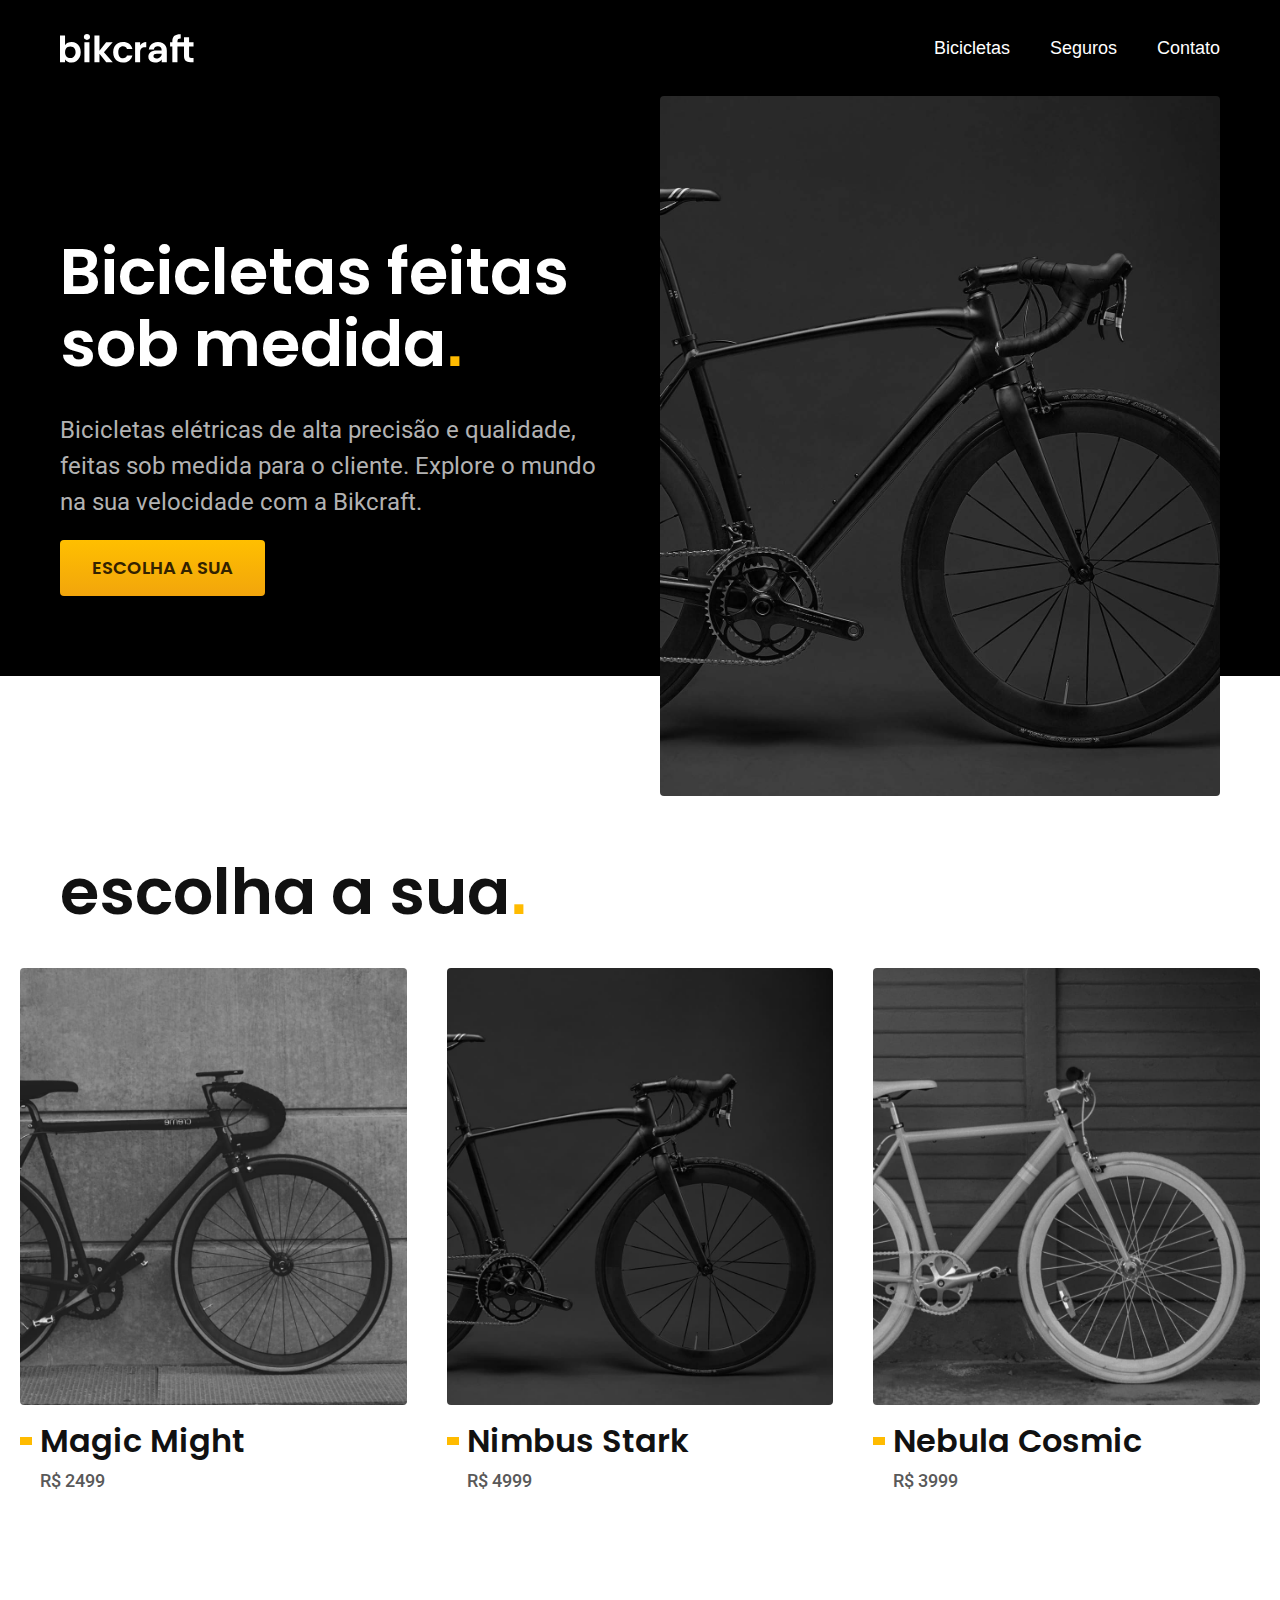
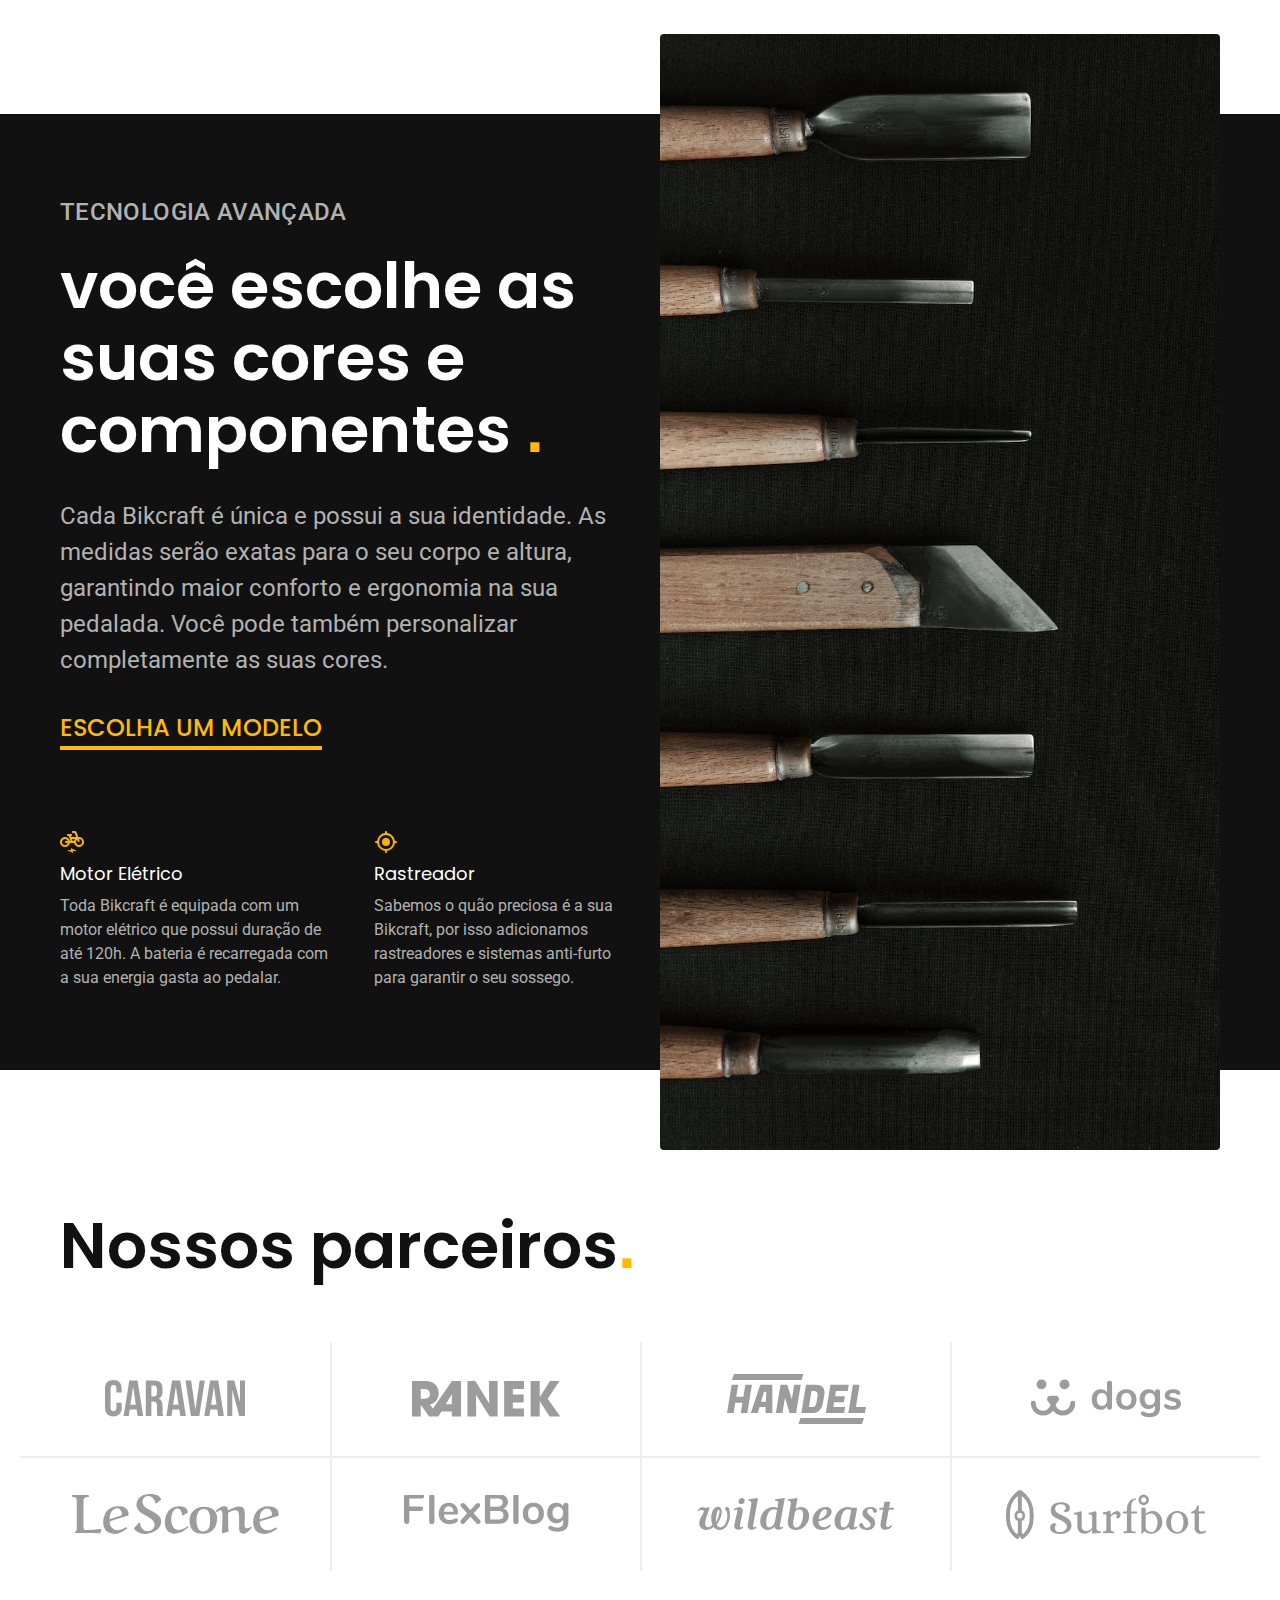
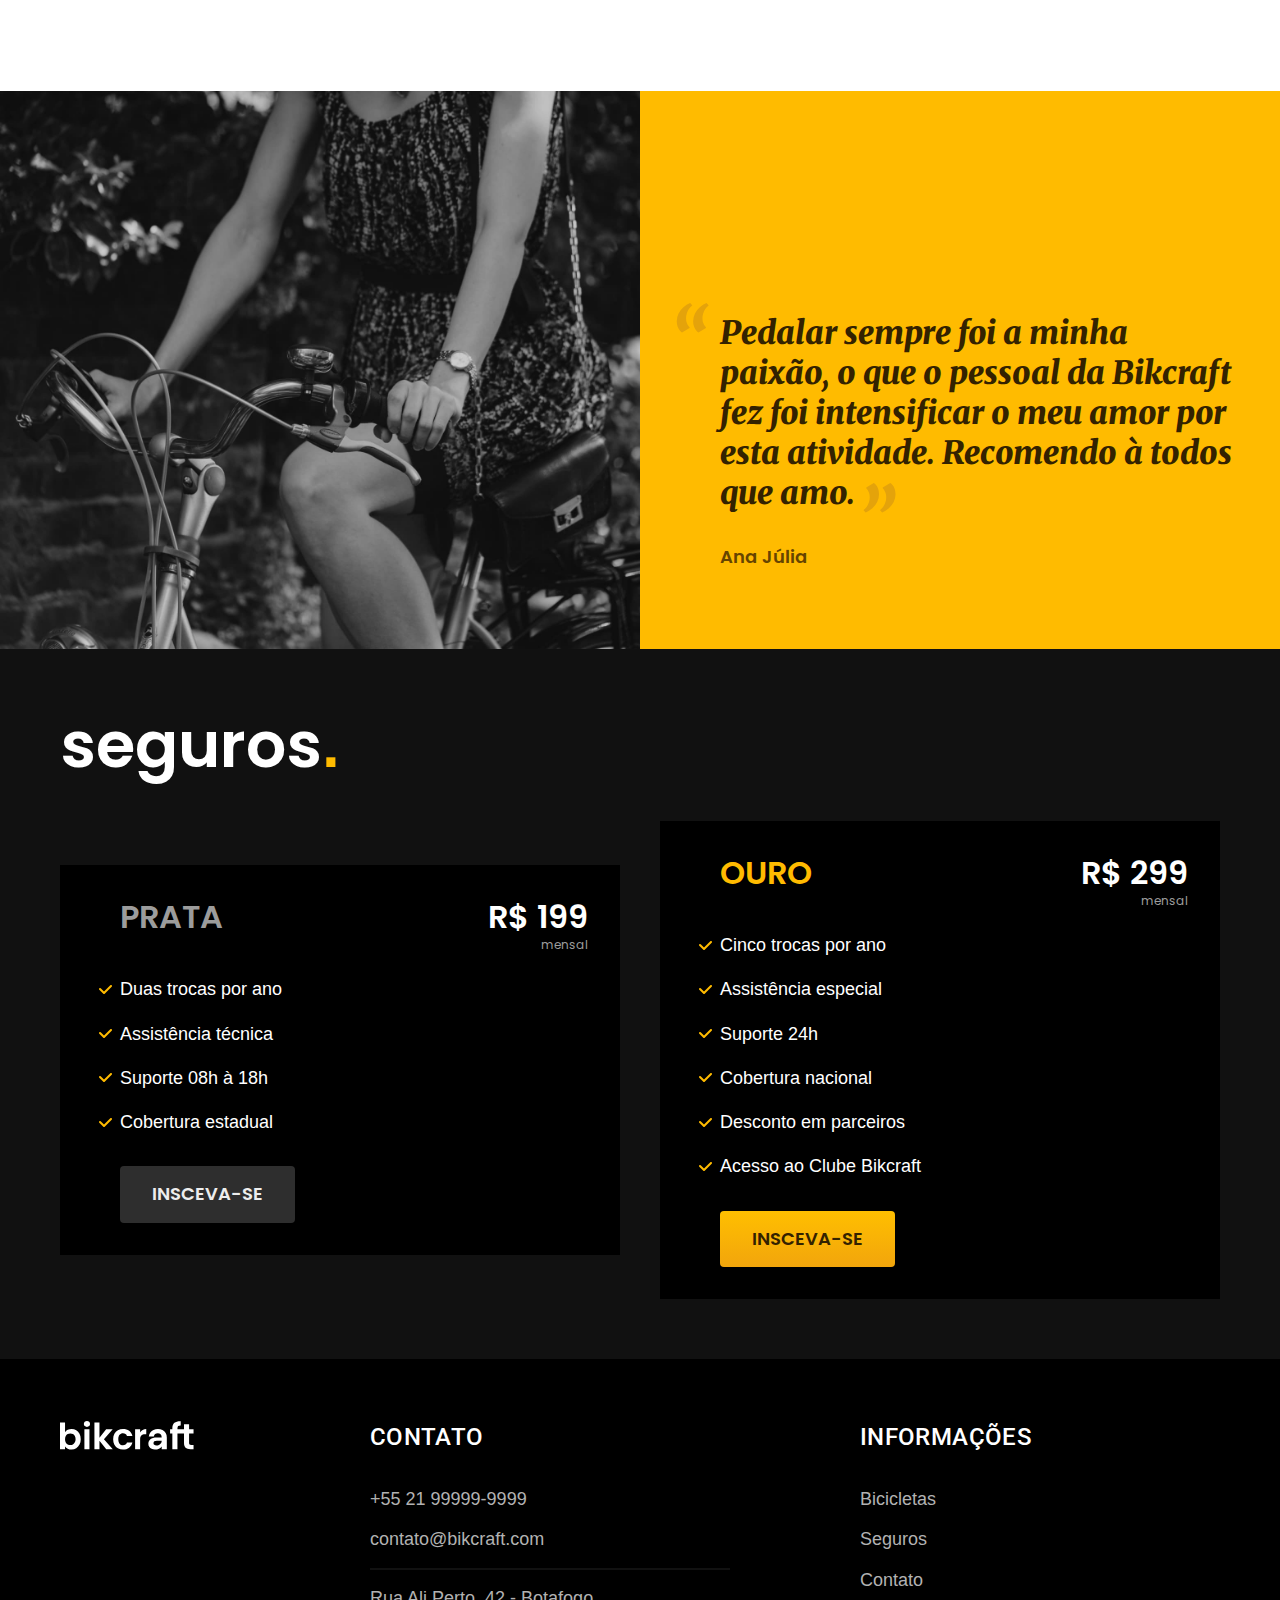
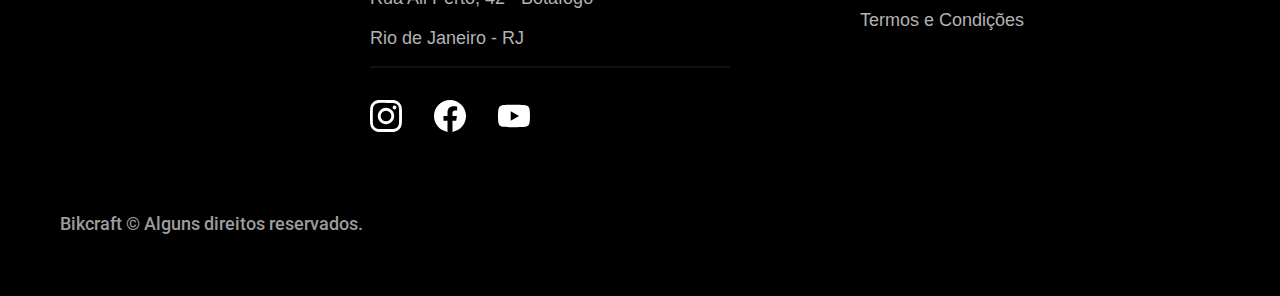
==== index.html @ 340d78d7 "[feat] creating term and conditions page" ====
<!DOCTYPE html>
<html lang="pt-br">
  <head>
    <meta charset="UTF-8" />
    <meta name="viewport" content="width=device-width, initial-scale=1.0" />
    <meta
      name="description"
      content="Bicicletas elétricas de alta precisão e qualidade,  feitas sob medida para o cliente. Explore o mundo na sua velocidade com a Bikcraft."
    />
    <link rel="preconnect" href="https://fonts.googleapis.com" />
    <link rel="preconnect" href="https://fonts.gstatic.com" crossorigin />
    <link
      href="https://fonts.googleapis.com/css2?family=Merriweather:ital,wght@1,900&family=Poppins:wght@400;600&family=Roboto:wght@400;500&display=swap"
      rel="stylesheet"
    />
    <title>Bikcraft - Bicicletas Elétricas</title>
    <link rel="stylesheet" href="/css/style.css" />
  </head>
  <body>
    <header class="header-bg">
      <div class="header container">
        <a href=""><img src="./img/bikcraft.svg" alt="Bikcraft" /></a>
        <nav aria-label="primaria">
          <ul class="header-menu font-1-m cor-0">
            <li><a href="./bicicletas.html">Bicicletas</a></li>
            <li><a href="./seguros.html">Seguros</a></li>
            <li><a href="./contato.html">Contato</a></li>
          </ul>
        </nav>
      </div>
    </header>

    <main class="intro-bg">
      <div class="introducao container">
        <div class="intro-conteudo">
          <h1 class="font-1-xxl cor-0">
            Bicicletas feitas sob medida<span class="cor-p1">.</span>
          </h1>
          <p class="font-2-l cor-5">
            Bicicletas elétricas de alta precisão e qualidade, feitas sob medida
            para o cliente. Explore o mundo na sua velocidade com a Bikcraft.
          </p>
          <a class="botao" href="./bicicletas.html">Escolha a sua</a>
        </div>
        <div>
          <img
            src="./img/fotos/introducao.jpg"
            alt="Bicicleta elétrica preta."
          />
        </div>
      </div>
    </main>

    <article class="bicicletas-lista">
      <h2 class="container font-1-xxl">
        escolha a sua<span class="cor-p1">.</span>
      </h2>
      <ul>
        <li>
          <a href="./bicicletas/magic.html">
            <img src="/img/bicicletas/magic-home.jpg" alt="Bicicleta Preta" />
            <h3 class="font-1-xl">Magic Might</h3>
            <span class="font-2-m cor-8">R$ 2499</span>
          </a>
        </li>
        <li>
          <a href="./bicicletas/nimbus.html">
            <img src="/img/bicicletas/nimbus-home.jpg" alt="Bicicleta Preta" />
            <h3 class="font-1-xl">Nimbus Stark</h3>
            <span class="font-2-m cor-8">R$ 4999</span>
          </a>
        </li>
        <li>
          <a href="./bicicletas/nebula.html">
            <img src="/img/bicicletas/nebula-home.jpg" alt="Bicicleta Preta" />
            <h3 class="font-1-xl">Nebula Cosmic</h3>
            <span class="font-2-m cor-8">R$ 3999</span>
          </a>
        </li>
      </ul>
    </article>

    <article class="tecnologia-bg">
      <div class="tecnologia container">
        <div class="tecnologia-conteudo">
          <span class="font-2-l-b cor-5">Tecnologia Avançada</span>
          <h2 class="font-1-xxl cor-0">
            você escolhe as suas cores e componentes
            <span class="cor-p1">.</span>
          </h2>
          <p class="font-2-l cor-5">
            Cada Bikcraft é única e possui a sua identidade. As medidas serão
            exatas para o seu corpo e altura, garantindo maior conforto e
            ergonomia na sua pedalada. Você pode também personalizar
            completamente as suas cores.
          </p>
          <a class="link" href="./bicicletas.html">Escolha um modelo</a>
          <div class="tecnologia-vantagens">
            <div>
              <img src="./img/icones/eletrica.svg" alt="" />
              <h3 class="font-1-m cor-0">Motor Elétrico</h3>
              <p class="font-2-s cor-5">
                Toda Bikcraft é equipada com um motor elétrico que possui
                duração de até 120h. A bateria é recarregada com a sua energia
                gasta ao pedalar.
              </p>
            </div>
            <div>
              <img src="./img/icones/rastreador.svg" alt="" />
              <h3 class="font-1-m cor-0">Rastreador</h3>
              <p class="font-2-s cor-5">
                Sabemos o quão preciosa é a sua Bikcraft, por isso adicionamos
                rastreadores e sistemas anti-furto para garantir o seu sossego.
              </p>
            </div>
          </div>
        </div>
        <div class="tecnologia-imagem">
          <img src="./img/fotos/tecnologia.jpg" alt="" />
        </div>
      </div>
    </article>

    <section class="parceiros" aria-label="Nossos Parceiros">
      <h2 class="container font-1-xxl">
        Nossos parceiros<span class="cor-p1">.</span>
      </h2>
      <ul>
        <li><img src="./img/parceiros/caravan.svg" alt="caravan" /></li>
        <li><img src="./img/parceiros/ranek.svg" alt="ranek" /></li>
        <li><img src="./img/parceiros/handel.svg" alt="handel" /></li>
        <li><img src="./img/parceiros/dogs.svg" alt="dogs" /></li>
        <li><img src="./img/parceiros/lescone.svg" alt="lescone" /></li>
        <li><img src="./img/parceiros/flexblog.svg" alt="flexblog" /></li>
        <li><img src="./img/parceiros/wildbeast.svg" alt="wildbeast" /></li>
        <li><img src="./img/parceiros/surfbot.svg" alt="surfbot" /></li>
      </ul>
    </section>

    <section class="depoimento" aria-label="Depoimento">
      <div>
        <img
          src="./img/fotos/depoimento.jpg"
          alt="Pessoa pedalando uma bicicleta Bikcraft"
        />
      </div>
      <div class="depoimento-conteudo">
        <blockquote class="font-1-xl cor-p5">
          <p>
            Pedalar sempre foi a minha paixão, o que o pessoal da Bikcraft fez
            foi intensificar o meu amor por esta atividade. Recomendo à todos
            que amo.
          </p>
        </blockquote>
        <span class="font-1-m-b cor-p4">Ana Júlia</span>
      </div>
    </section>

    <article class="seguros-bg">
      <div class="seguros container">
        <h2 class="font-1-xxl cor-0">seguros<span class="cor-p1">.</span></h2>
        <div class="seguros-item">
          <h3 class="font-1-xl cor-6">PRATA</h3>
          <span class="font-1-xl cor-0"
            >R$ 199 <span class="font-1-xs cor-6">mensal</span></span
          >
          <ul class="font-2-m cor-0">
            <li>Duas trocas por ano</li>
            <li>Assistência técnica</li>
            <li>Suporte 08h à 18h</li>
            <li>Cobertura estadual</li>
          </ul>
          <a class="botao secundario" href="./orcamento.html">Insceva-se</a>
        </div>
        <div class="seguros-item">
          <h3 class="font-1-xl cor-p1">OURO</h3>
          <span class="font-1-xl cor-0"
            >R$ 299 <span class="font-1-xs cor-6">mensal</span></span
          >
          <ul class="font-2-m cor-0">
            <li>Cinco trocas por ano</li>
            <li>Assistência especial</li>
            <li>Suporte 24h</li>
            <li>Cobertura nacional</li>
            <li>Desconto em parceiros</li>
            <li>Acesso ao Clube Bikcraft</li>
          </ul>
          <a class="botao" href="./orcamento.html">Insceva-se</a>
        </div>
      </div>
    </article>

    <footer class="footer-bg">
      <div class="footer container">
        <img src="./img/bikcraft.svg" alt="Bikcraft" />
        <div class="footer-contato">
          <h3 class="font-2-l-b cor-0">Contato</h3>
          <ul class="font-2-m cor-5">
            <li><a href="tel:+5521999999999">+55 21 99999-9999</a></li>
            <li>
              <a href="mailto:contato@bikcraft.com">contato@bikcraft.com</a>
            </li>
            <li>Rua Ali Perto, 42 - Botafogo</li>
            <li>Rio de Janeiro - RJ</li>
          </ul>
          <div class="footer-redes">
            <a href="./">
              <img src="./img/redes/instagram.svg" alt="Instagram" />
            </a>
            <a href="./">
              <img src="./img/redes/facebook.svg" alt="Facebook" />
            </a>
            <a href="./">
              <img src="./img/redes/youtube.svg" alt="Youtube" />
            </a>
          </div>
        </div>
        <div class="footer-informacoes">
          <h3 class="font-2-l-b cor-0">Informações</h3>
          <nav>
            <ul class="font-1-m cor-5">
              <li><a href="./bicicletas.html">Bicicletas</a></li>
              <li><a href="./seguros.html">Seguros</a></li>
              <li><a href="./contato.html">Contato</a></li>
              <li><a href="./termos.html">Termos e Condições</a></li>
            </ul>
          </nav>
        </div>
        <p class="footer-copy font-2-m cor-6">
          Bikcraft &copy; Alguns direitos reservados.
        </p>
      </div>
    </footer>
  </body>
</html>
---- css/style.css ----
@import "./global/header.css";
@import "./global/footer.css";
@import "./global/global.css";
@import "./utilidades/tipografia.css";
@import "./utilidades/cores.css";

/* Componentes */
@import "./utilidades/componentes.css";

/* Home */
@import "./home/introducao.css";
@import "./home/tecnologia.css";
@import "./home/parceiros.css";
@import "./home/depoimento.css";

/* Bicicletas */
@import "./bicicletas/bicicletas-lista.css";

/* Seguros */
@import "./seguros/seguros.css";
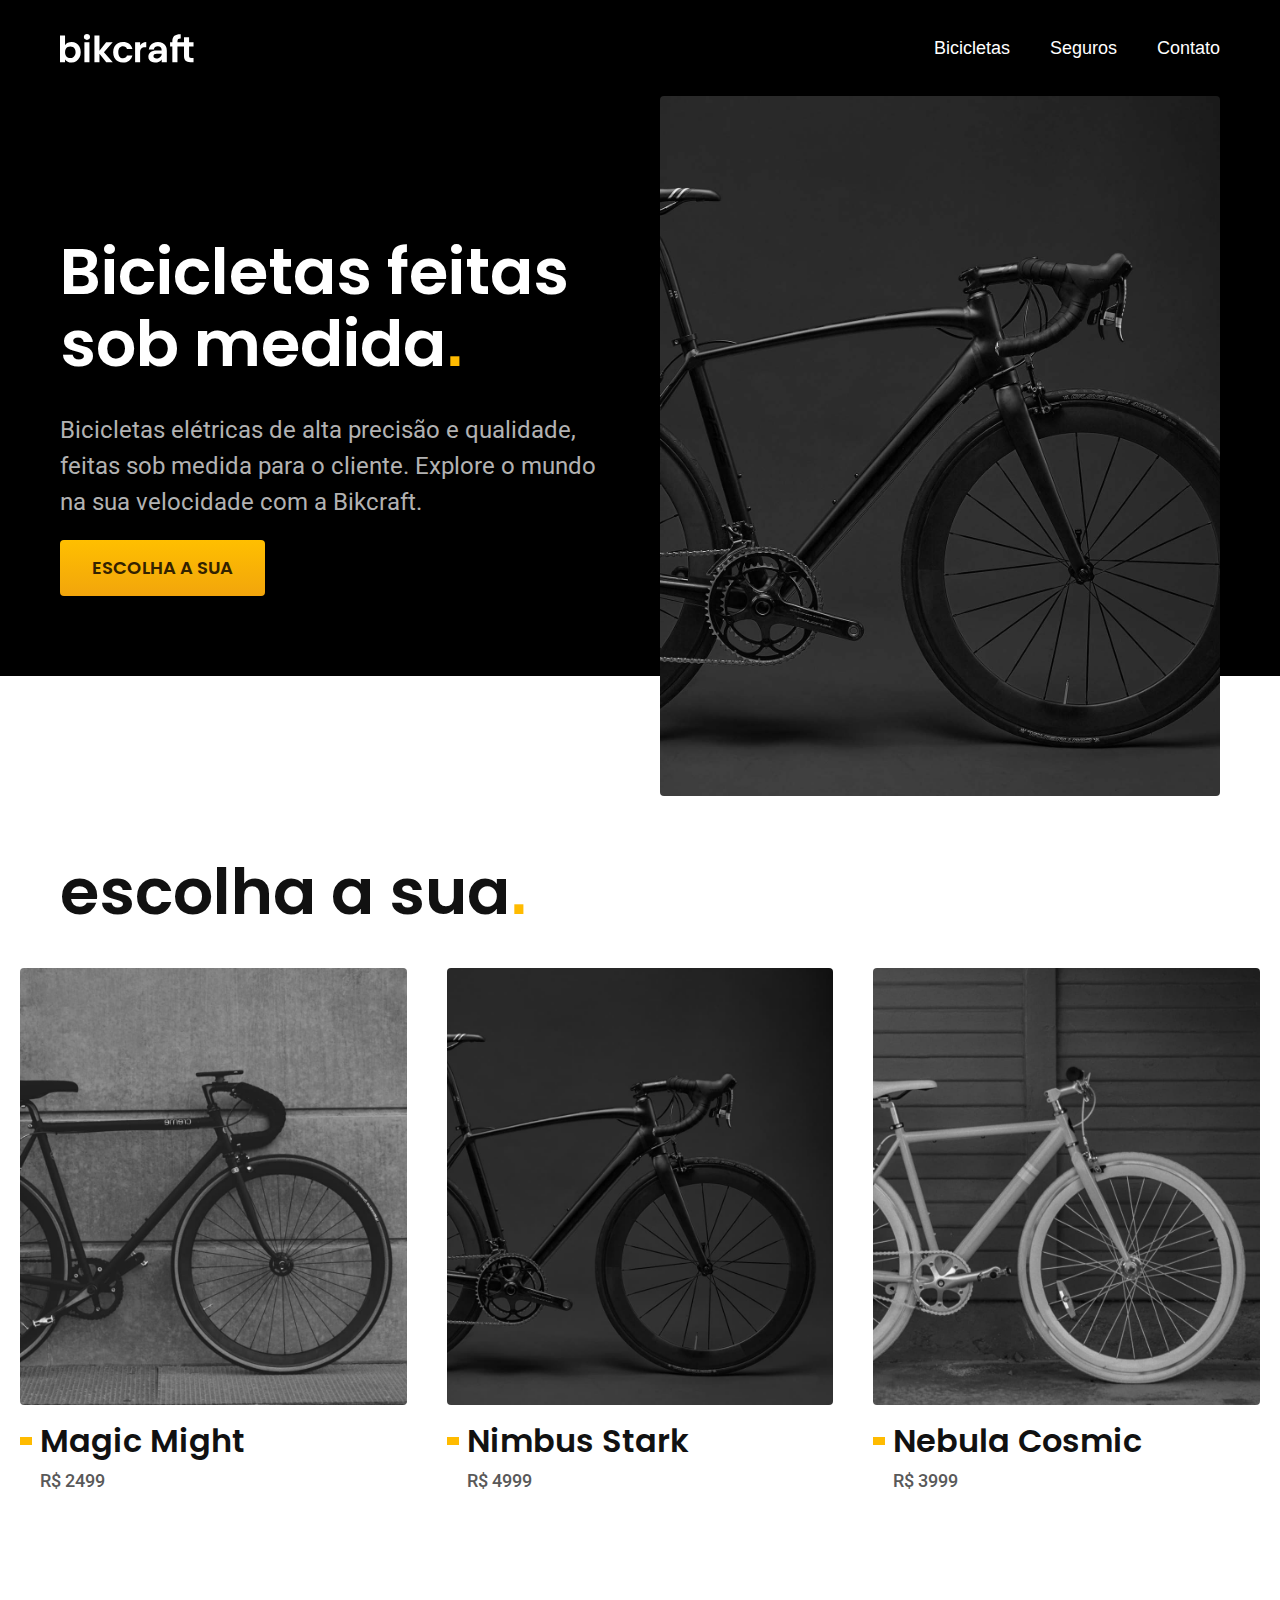
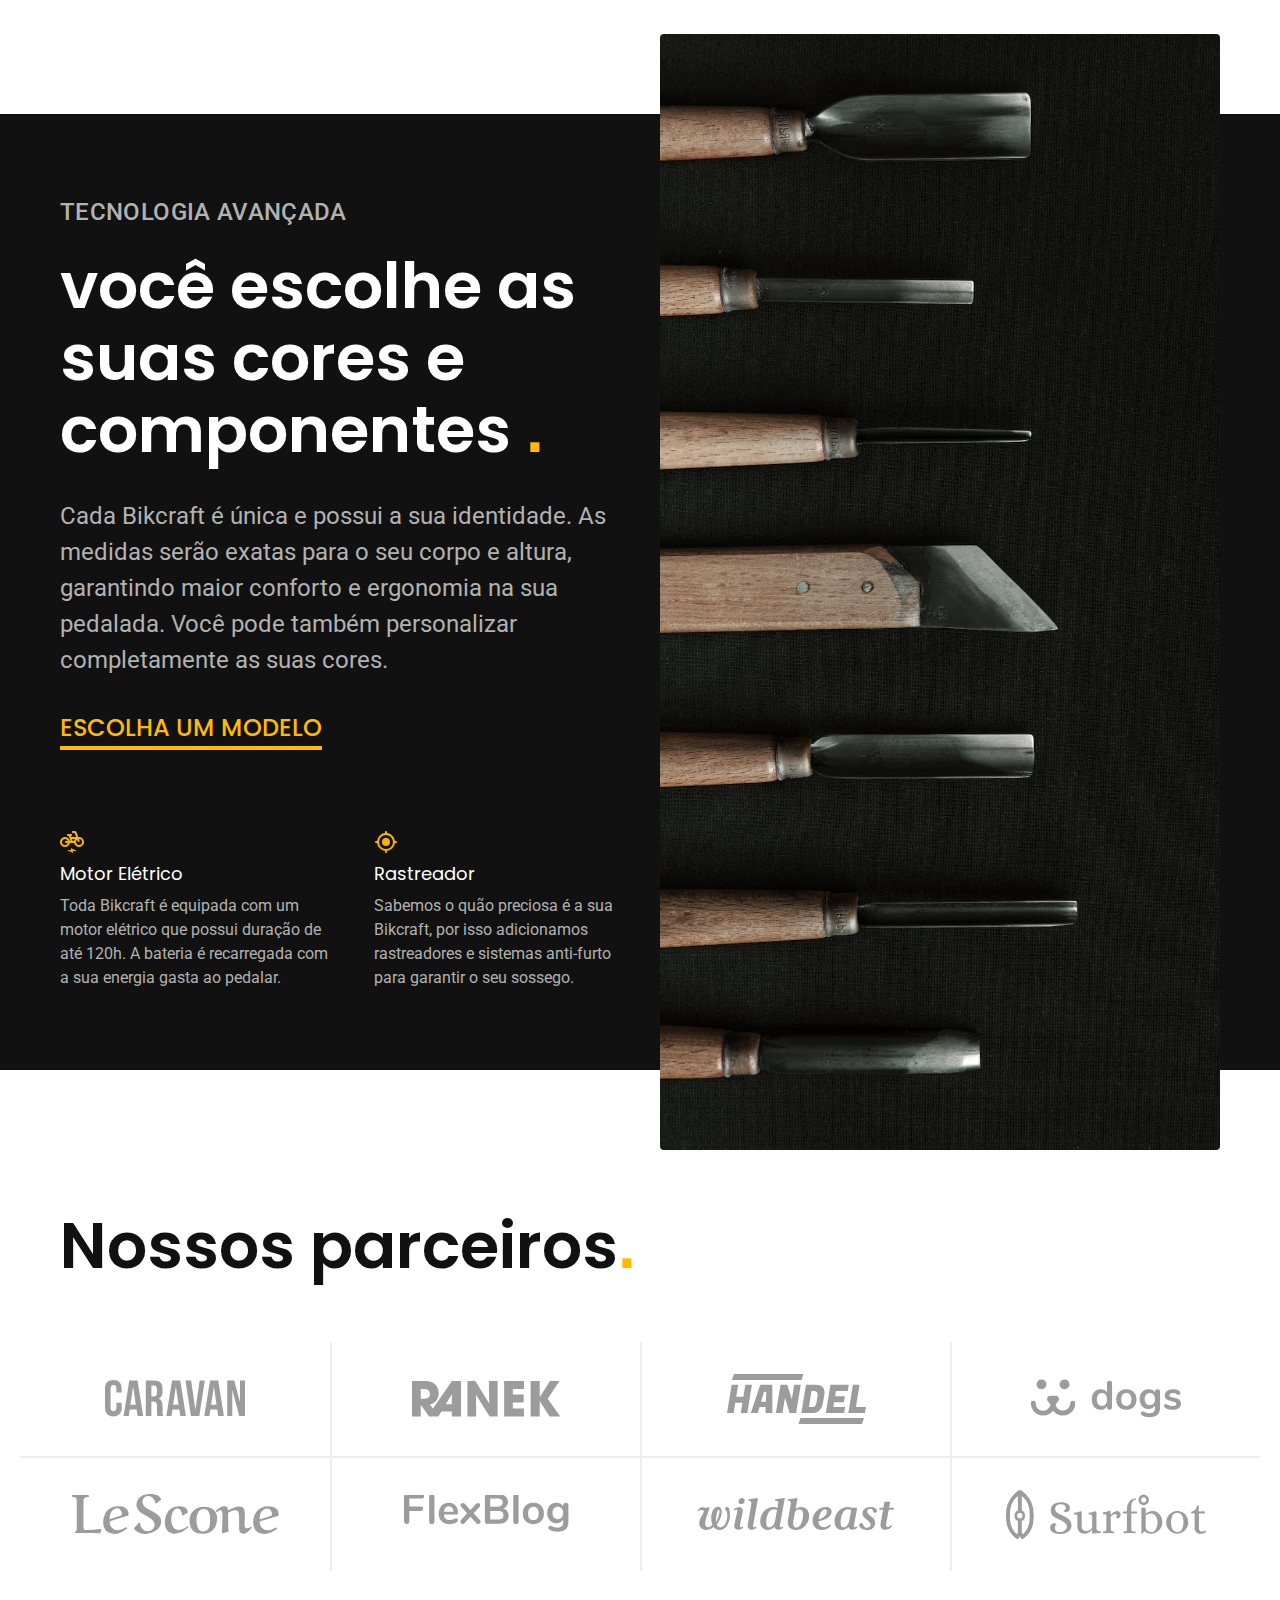
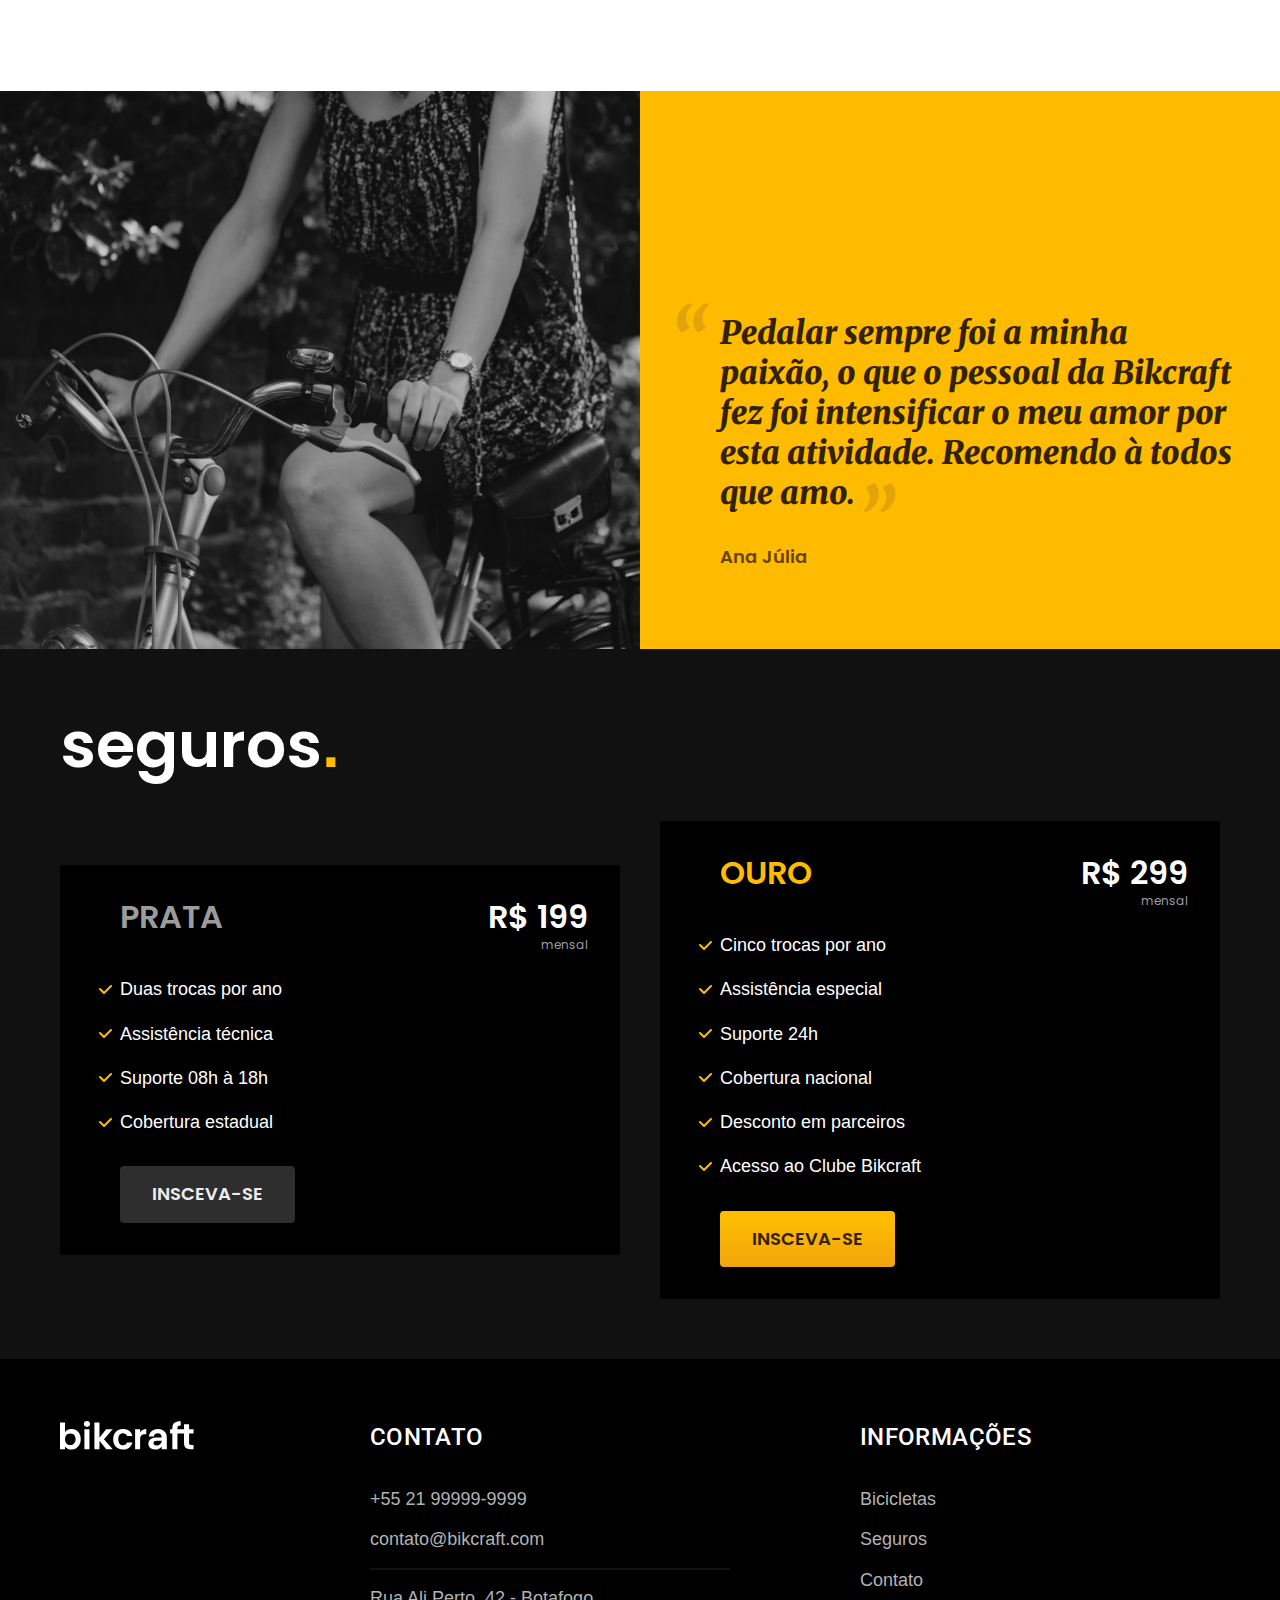
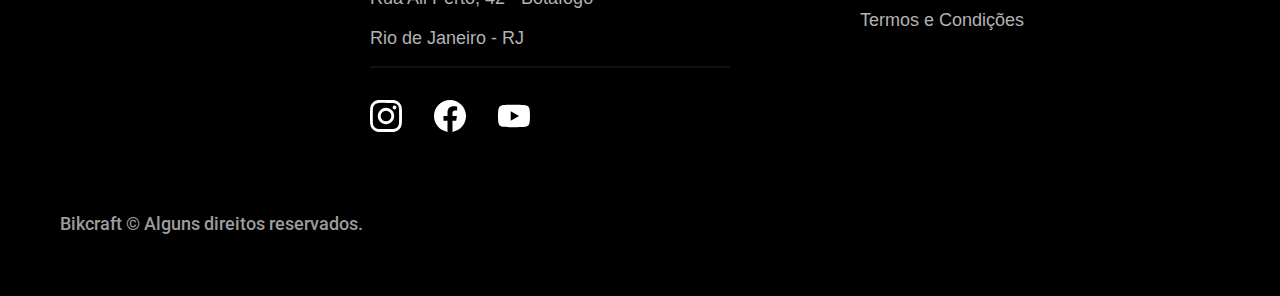
==== commit 1a991036: "[chore] correcting logo redirection" ====
--- a/index.html
+++ b/index.html
@@ -19,7 +19,7 @@
   <body>
     <header class="header-bg">
       <div class="header container">
-        <a href=""><img src="./img/bikcraft.svg" alt="Bikcraft" /></a>
+        <a href="./"><img src="./img/bikcraft.svg" alt="Bikcraft" /></a>
         <nav aria-label="primaria">
           <ul class="header-menu font-1-m cor-0">
             <li><a href="./bicicletas.html">Bicicletas</a></li>
--- a/css/style.css
+++ b/css/style.css
@@ -15,8 +15,12 @@
 
 /* Bicicletas */
 @import "./bicicletas/bicicletas-lista.css";
+@import "./bicicletas/bicicletas.css";
 
 /* Seguros */
 @import "./seguros/seguros.css";
+@import "./seguros/vantagens.css";
+@import "./seguros/perguntas.css";
 
-
+/* Páginas internas */
+@import "./termos/termos.css"
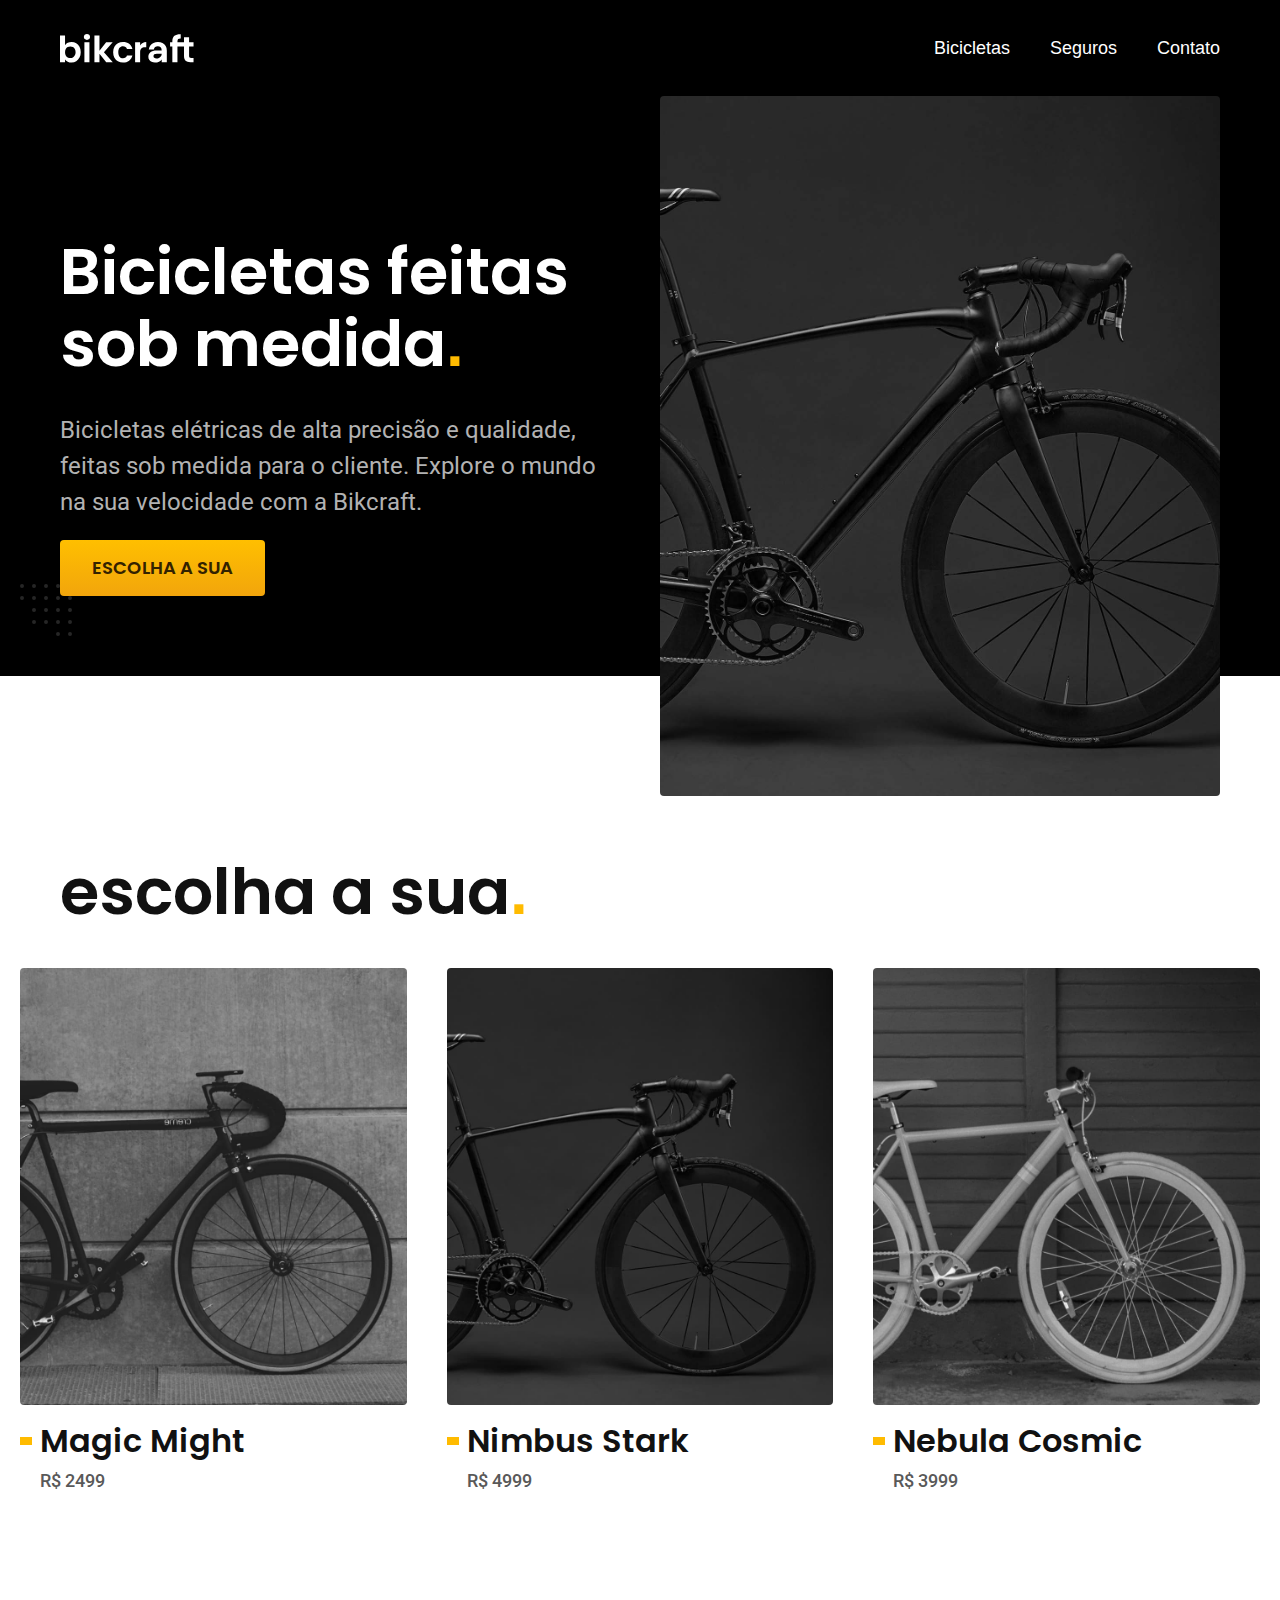
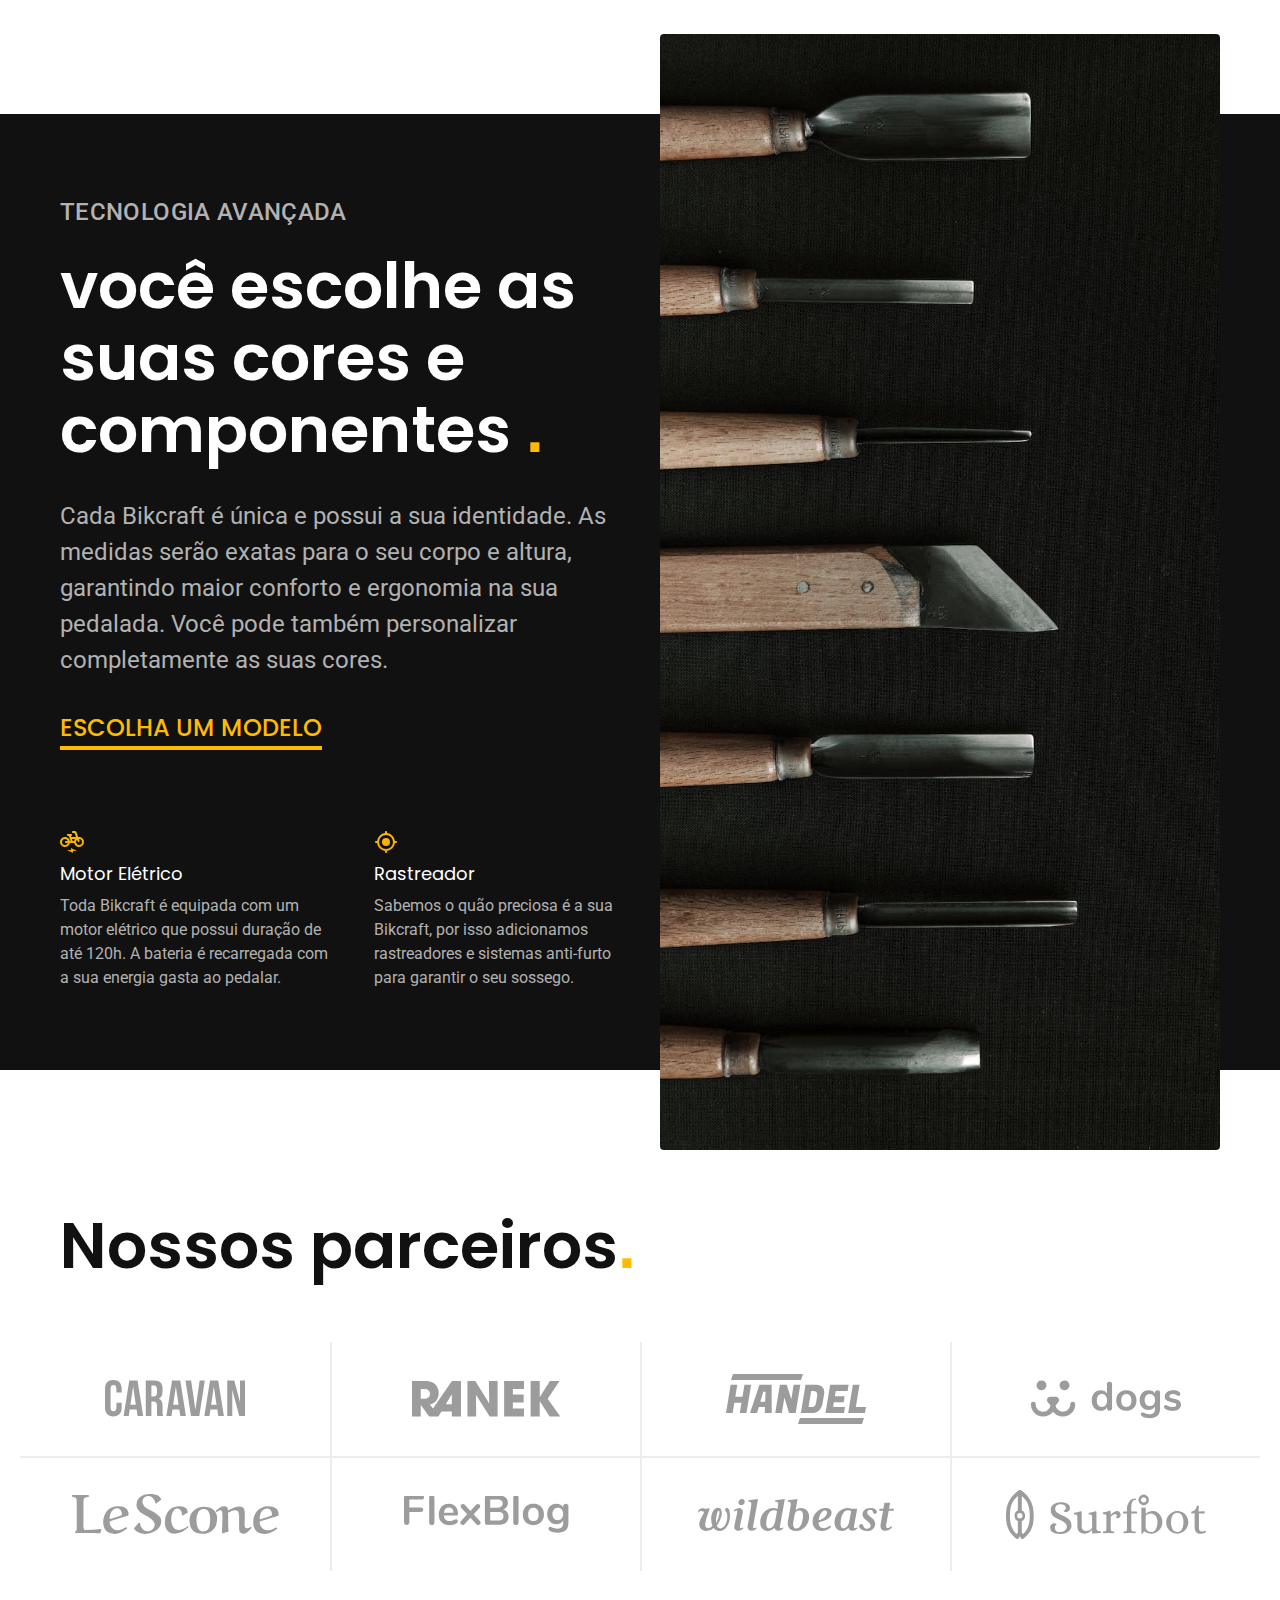
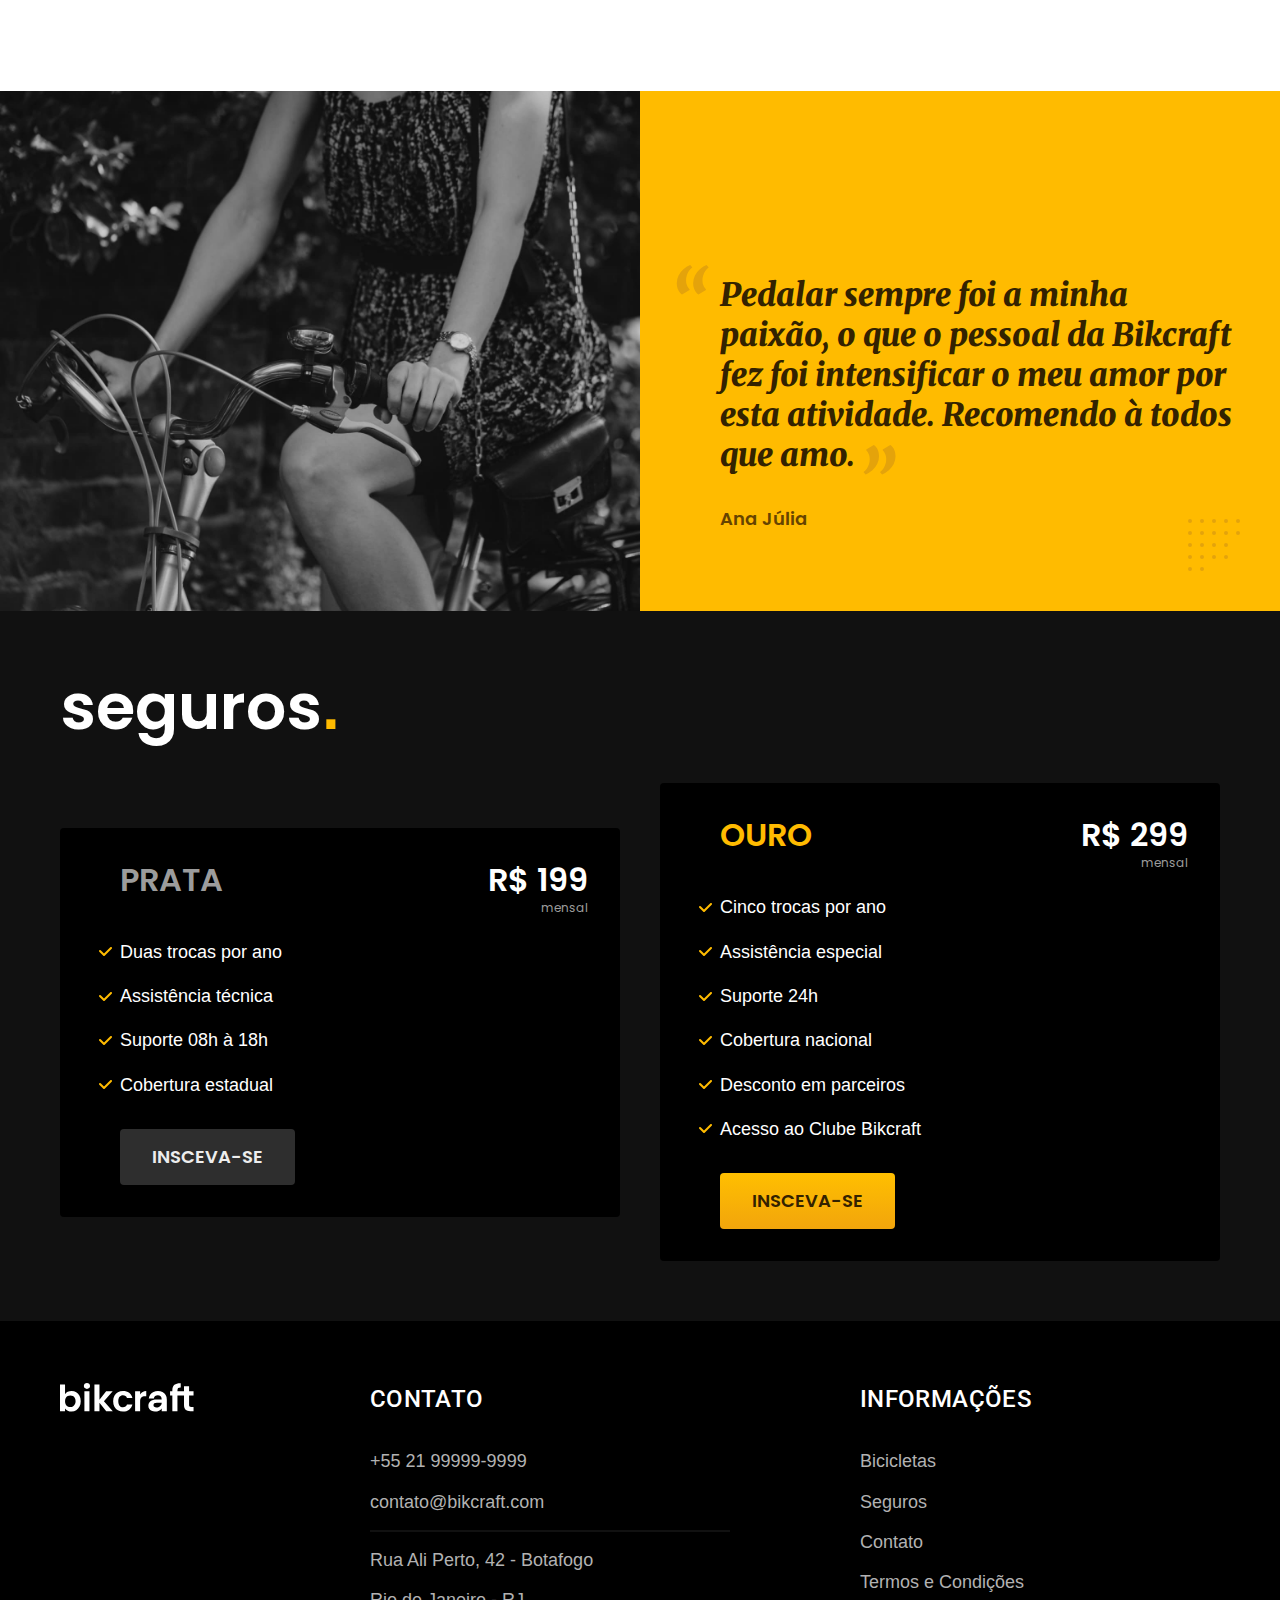
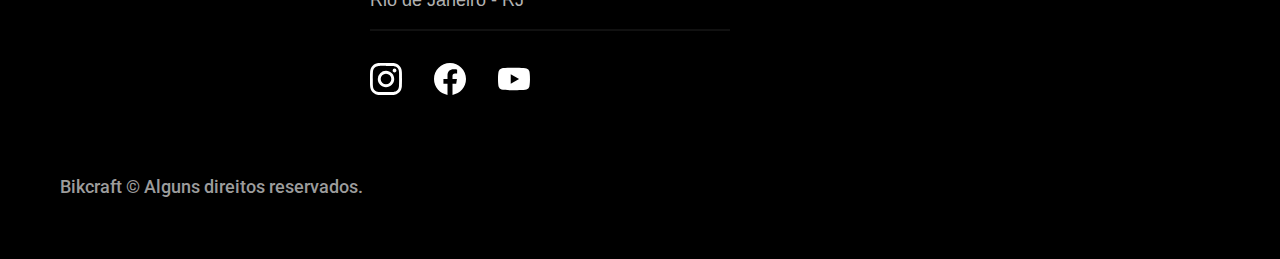
==== commit 06ea7227: "[chore] some optimizations" ====
--- a/index.html
+++ b/index.html
@@ -14,12 +14,14 @@
       rel="stylesheet"
     />
     <title>Bikcraft - Bicicletas Elétricas</title>
+
+    <link rel="preload" href="/css/style.css" as="style" />
     <link rel="stylesheet" href="/css/style.css" />
   </head>
   <body>
     <header class="header-bg">
       <div class="header container">
-        <a href="./"><img src="./img/bikcraft.svg" alt="Bikcraft" /></a>
+        <a href="./"><img src="./img/bikcraft.svg" width="136" height="32" alt="Bikcraft" /></a>
         <nav aria-label="primaria">
           <ul class="header-menu font-1-m cor-0">
             <li><a href="./bicicletas.html">Bicicletas</a></li>
@@ -42,12 +44,15 @@
           </p>
           <a class="botao" href="./bicicletas.html">Escolha a sua</a>
         </div>
-        <div>
-          <img
+        <picture>
+          <source media="(max-widht: 800px)" srcset="./img/bicicletas/nimbus.jpg">
+            <img
+            width="1280"
+            height="1600"
             src="./img/fotos/introducao.jpg"
             alt="Bicicleta elétrica preta."
-          />
-        </div>
+            />
+        </picture>
       </div>
     </main>
 
@@ -58,21 +63,21 @@
       <ul>
         <li>
           <a href="./bicicletas/magic.html">
-            <img src="/img/bicicletas/magic-home.jpg" alt="Bicicleta Preta" />
+            <img src="/img/bicicletas/magic-home.jpg" alt="Bicicleta Preta" width="920" height="1040" />
             <h3 class="font-1-xl">Magic Might</h3>
             <span class="font-2-m cor-8">R$ 2499</span>
           </a>
         </li>
         <li>
           <a href="./bicicletas/nimbus.html">
-            <img src="/img/bicicletas/nimbus-home.jpg" alt="Bicicleta Preta" />
+            <img src="/img/bicicletas/nimbus-home.jpg" alt="Bicicleta Preta" width="920" height="1040" />
             <h3 class="font-1-xl">Nimbus Stark</h3>
             <span class="font-2-m cor-8">R$ 4999</span>
           </a>
         </li>
         <li>
           <a href="./bicicletas/nebula.html">
-            <img src="/img/bicicletas/nebula-home.jpg" alt="Bicicleta Preta" />
+            <img src="/img/bicicletas/nebula-home.jpg" alt="Bicicleta Preta" width="920" height="1040" />
             <h3 class="font-1-xl">Nebula Cosmic</h3>
             <span class="font-2-m cor-8">R$ 3999</span>
           </a>
@@ -97,7 +102,7 @@
           <a class="link" href="./bicicletas.html">Escolha um modelo</a>
           <div class="tecnologia-vantagens">
             <div>
-              <img src="./img/icones/eletrica.svg" alt="" />
+              <img src="./img/icones/eletrica.svg" width="24" height="24" alt="" />
               <h3 class="font-1-m cor-0">Motor Elétrico</h3>
               <p class="font-2-s cor-5">
                 Toda Bikcraft é equipada com um motor elétrico que possui
@@ -106,7 +111,7 @@
               </p>
             </div>
             <div>
-              <img src="./img/icones/rastreador.svg" alt="" />
+              <img src="./img/icones/rastreador.svg" width="24" height="24" alt="" />
               <h3 class="font-1-m cor-0">Rastreador</h3>
               <p class="font-2-s cor-5">
                 Sabemos o quão preciosa é a sua Bikcraft, por isso adicionamos
@@ -116,7 +121,7 @@
           </div>
         </div>
         <div class="tecnologia-imagem">
-          <img src="./img/fotos/tecnologia.jpg" alt="" />
+          <img src="./img/fotos/tecnologia.jpg" width="1200" height="1920" alt="" />
         </div>
       </div>
     </article>
@@ -126,20 +131,21 @@
         Nossos parceiros<span class="cor-p1">.</span>
       </h2>
       <ul>
-        <li><img src="./img/parceiros/caravan.svg" alt="caravan" /></li>
-        <li><img src="./img/parceiros/ranek.svg" alt="ranek" /></li>
-        <li><img src="./img/parceiros/handel.svg" alt="handel" /></li>
-        <li><img src="./img/parceiros/dogs.svg" alt="dogs" /></li>
-        <li><img src="./img/parceiros/lescone.svg" alt="lescone" /></li>
-        <li><img src="./img/parceiros/flexblog.svg" alt="flexblog" /></li>
-        <li><img src="./img/parceiros/wildbeast.svg" alt="wildbeast" /></li>
-        <li><img src="./img/parceiros/surfbot.svg" alt="surfbot" /></li>
+        <li><img src="./img/parceiros/caravan.svg" alt="caravan" width="140" height="38" /></li>
+        <li><img src="./img/parceiros/ranek.svg" alt="ranek" width="149" height="36"/></li>
+        <li><img src="./img/parceiros/handel.svg" alt="handel" width="140" height="50"/></li>
+        <li><img src="./img/parceiros/dogs.svg" alt="dogs" width="152" height="39"/></li>
+        <li><img src="./img/parceiros/lescone.svg" alt="lescone" width="208" height="41"/></li>
+        <li><img src="./img/parceiros/flexblog.svg" alt="flexblog" width="165" height="38"/></li>
+        <li><img src="./img/parceiros/wildbeast.svg" alt="wildbeast" width="196" height="34"/></li>
+        <li><img src="./img/parceiros/surfbot.svg" alt="surfbot" width="200" height="49"/></li>
       </ul>
     </section>
 
     <section class="depoimento" aria-label="Depoimento">
       <div>
         <img
+          width="1560" height="1360"
           src="./img/fotos/depoimento.jpg"
           alt="Pessoa pedalando uma bicicleta Bikcraft"
         />
@@ -192,7 +198,7 @@
 
     <footer class="footer-bg">
       <div class="footer container">
-        <img src="./img/bikcraft.svg" alt="Bikcraft" />
+        <img src="./img/bikcraft.svg" width="136" height="32" alt="Bikcraft" />
         <div class="footer-contato">
           <h3 class="font-2-l-b cor-0">Contato</h3>
           <ul class="font-2-m cor-5">
@@ -205,13 +211,13 @@
           </ul>
           <div class="footer-redes">
             <a href="./">
-              <img src="./img/redes/instagram.svg" alt="Instagram" />
+              <img src="./img/redes/instagram.svg" width="32" height="32" alt="Instagram" />
             </a>
             <a href="./">
-              <img src="./img/redes/facebook.svg" alt="Facebook" />
+              <img src="./img/redes/facebook.svg" width="32" height="32" alt="Facebook" />
             </a>
             <a href="./">
-              <img src="./img/redes/youtube.svg" alt="Youtube" />
+              <img src="./img/redes/youtube.svg" width="32" height="32" alt="Youtube" />
             </a>
           </div>
         </div>
--- a/css/style.css
+++ b/css/style.css
@@ -6,6 +6,7 @@
 
 /* Componentes */
 @import "./utilidades/componentes.css";
+@import "./utilidades/formulario.css";
 
 /* Home */
 @import "./home/introducao.css";
@@ -17,10 +18,21 @@
 @import "./bicicletas/bicicletas-lista.css";
 @import "./bicicletas/bicicletas.css";
 
+/* Bicicleta */
+@import "./bicicleta/bicicleta.css";
+@import "./bicicleta/seguro.css";
+
 /* Seguros */
 @import "./seguros/seguros.css";
 @import "./seguros/vantagens.css";
 @import "./seguros/perguntas.css";
 
+/* Contato */
+@import "./contato/contato.css";
+@import "./contato/lojas.css";
+
+/* Orçamento */
+@import "./orcamento/orcamento.css";
+
 /* Páginas internas */
 @import "./termos/termos.css"
--- a/css/style.css
+++ b/css/style.css
@@ -6,6 +6,7 @@
 
 /* Componentes */
 @import "./utilidades/componentes.css";
+@import "./utilidades/formulario.css";
 
 /* Home */
 @import "./home/introducao.css";
@@ -17,10 +18,21 @@
 @import "./bicicletas/bicicletas-lista.css";
 @import "./bicicletas/bicicletas.css";
 
+/* Bicicleta */
+@import "./bicicleta/bicicleta.css";
+@import "./bicicleta/seguro.css";
+
 /* Seguros */
 @import "./seguros/seguros.css";
 @import "./seguros/vantagens.css";
 @import "./seguros/perguntas.css";
 
+/* Contato */
+@import "./contato/contato.css";
+@import "./contato/lojas.css";
+
+/* Orçamento */
+@import "./orcamento/orcamento.css";
+
 /* Páginas internas */
 @import "./termos/termos.css"
